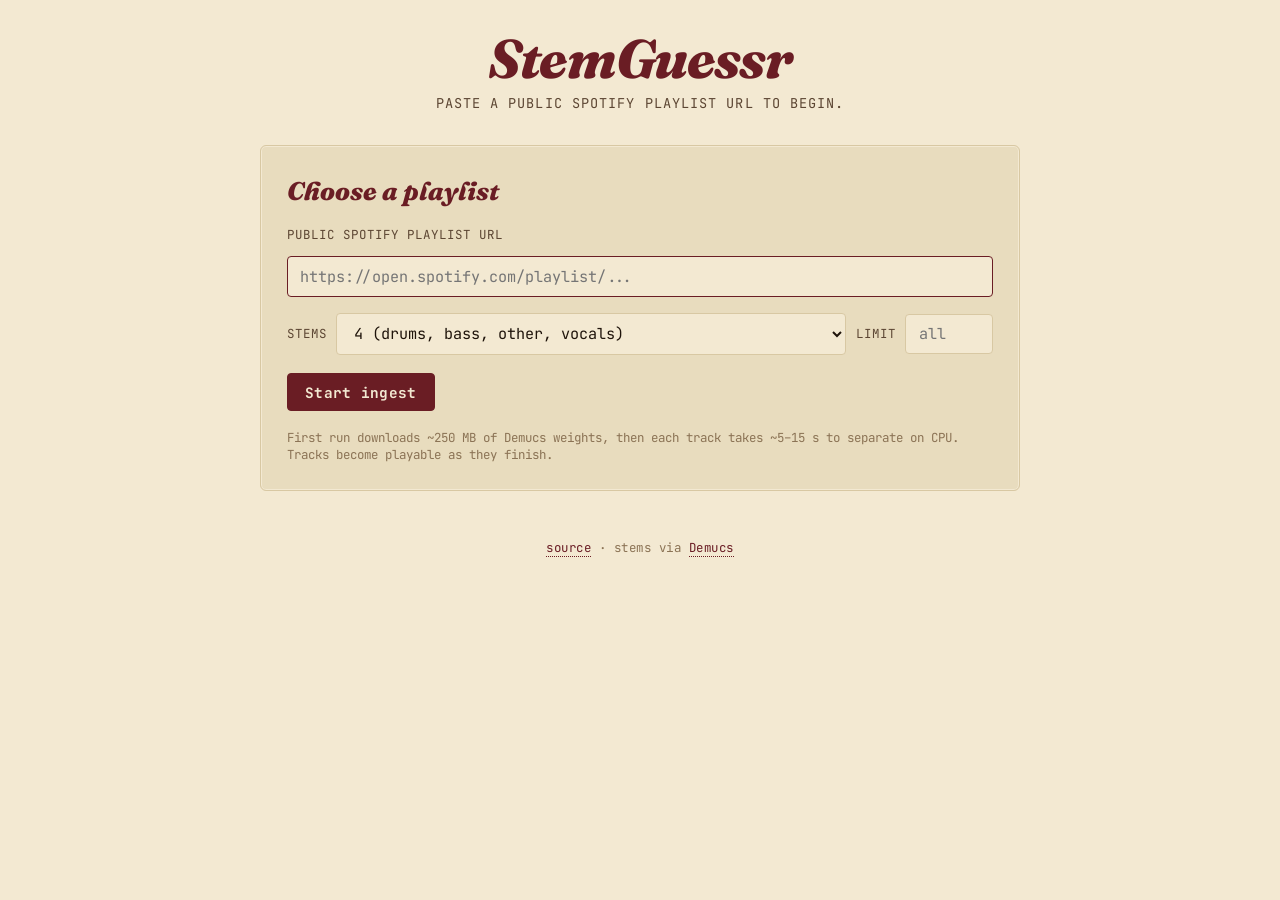
==== src/stemguessr/web/index.html @ 18ef7da3 "distribution: self-contained wheel, Windows launcher, PyPI publish workflow Move web/ into the packa" ====
<!DOCTYPE html>
<html lang="en">
<head>
    <meta charset="UTF-8">
    <meta name="viewport" content="width=device-width, initial-scale=1.0">
    <title>StemGuessr</title>
    <!-- Force the browser to revalidate styles.css and game.js on each load.
         The frontend is iterated in place during development; without this,
         users would silently keep running an old cached game.js after the
         repo updates. -->
    <meta http-equiv="Cache-Control" content="no-cache, must-revalidate">
    <link rel="preconnect" href="https://fonts.googleapis.com">
    <link rel="preconnect" href="https://fonts.gstatic.com" crossorigin>
    <link href="https://fonts.googleapis.com/css2?family=Fraunces:opsz,wght@9..144,400;9..144,600;9..144,800&family=JetBrains+Mono:wght@400;700&display=swap" rel="stylesheet">
    <link rel="stylesheet" href="styles.css">
</head>
<body>
    <header>
        <h1>StemGuessr</h1>
        <p class="status" id="status-line">Loading…</p>
    </header>

    <main>
        <section class="ingest-prompt" id="ingest-prompt" hidden aria-label="Ingest a playlist">
            <h2>Choose a playlist</h2>
            <form id="ingest-form" autocomplete="off">
                <label for="playlist-url-input">Public Spotify playlist URL</label>
                <input type="url" id="playlist-url-input"
                       placeholder="https://open.spotify.com/playlist/..."
                       required spellcheck="false">
                <div class="ingest-options">
                    <label for="stems-select">Stems</label>
                    <select id="stems-select">
                        <option value="4" selected>4 (drums, bass, other, vocals)</option>
                        <option value="6">6 (+ piano, guitar)</option>
                    </select>
                    <label for="limit-input">Limit</label>
                    <input type="number" id="limit-input" min="1" placeholder="all">
                </div>
                <button type="submit" id="ingest-submit">Start ingest</button>
                <p class="ingest-hint">
                    First run downloads ~250&nbsp;MB of Demucs weights, then each
                    track takes ~5–15&nbsp;s to separate on CPU. Tracks become
                    playable as they finish.
                </p>
            </form>
        </section>

        <section class="player" id="player-section" aria-label="Audio player">
            <div class="player-visual">
                <canvas id="waveform" width="800" height="200" aria-hidden="true"></canvas>
            </div>
            <div class="controls">
                <button id="play-btn" type="button" aria-label="Play / pause">▶</button>
                <p class="round-label" id="round-label">—</p>
                <label class="volume-control" for="volume-slider">
                    <span class="volume-label">vol</span>
                    <input type="range" id="volume-slider" min="0" max="0.25" step="0.005" value="0.1">
                </label>
            </div>
            <div class="reveal-info" id="reveal-info" hidden aria-live="polite">
                <img id="player-cover" alt="" hidden>
                <h2 id="reveal-title">—</h2>
                <p class="reveal-artists" id="reveal-artists">—</p>
                <p class="reveal-outcome" id="reveal-outcome">—</p>
                <button id="next-track-btn" type="button">Next track →</button>
            </div>
        </section>

        <section class="guess" id="guess-section" aria-label="Guess input">
            <form id="guess-form" autocomplete="off">
                <input type="text" id="guess-input" placeholder="Type your guess…" autocomplete="off" spellcheck="false">
                <button type="submit">Guess</button>
                <button type="button" id="skip-btn">Skip</button>
            </form>
            <ol class="guess-list" id="guess-list" aria-live="polite"></ol>
        </section>

    </main>

    <footer>
        <p><a href="https://github.com/kyleyhw/stemguessr">source</a> · stems via <a href="https://github.com/facebookresearch/demucs">Demucs</a></p>
    </footer>

    <script src="game.js" type="module"></script>
</body>
</html>
---- src/stemguessr/web/styles.css ----
/*
 * StemGuessr stylesheet — late-night radio studio aesthetic.
 *
 * Palette: warm cream, oxblood accent, dark-ink type. Typography pairs
 * Fraunces (display serif, contrast-heavy) with JetBrains Mono (body).
 */

:root {
    /* Background tones */
    --cream:        #f3e9d2;
    --cream-deep:   #e8dcbe;
    --cream-shadow: #d8c8a3;

    /* Foreground tones */
    --ink:          #1f140b;
    --ink-soft:     #5c4633;
    --ink-faint:    #8b7355;

    /* Accent */
    --oxblood:        #6a1d24;
    --oxblood-bright: #9a2a35;

    /* Layout */
    --content-max-width: 760px;
    --radius:            6px;
}

* {
    box-sizing: border-box;
    margin: 0;
    padding: 0;
}

/* The HTML `hidden` attribute is the source of truth for show/hide state.
   Without !important, our element-level `display: block` rules below (on
   #waveform, #player-cover, and similar) win the cascade and the element
   keeps rendering even when its `hidden` property is true. */
[hidden] {
    display: none !important;
}

body {
    font-family: 'JetBrains Mono', ui-monospace, monospace;
    font-size: 15px;
    line-height: 1.5;
    color: var(--ink);
    background: var(--cream);
    min-height: 100vh;
    padding: 2rem 1rem 4rem;
    display: flex;
    flex-direction: column;
    align-items: center;
}

header {
    text-align: center;
    margin-bottom: 2rem;
    width: 100%;
    max-width: var(--content-max-width);
}

h1 {
    font-family: 'Fraunces', Georgia, serif;
    font-weight: 800;
    font-style: italic;
    font-size: clamp(2.4rem, 5vw, 3.4rem);
    color: var(--oxblood);
    line-height: 1;
    letter-spacing: -0.02em;
}

.status {
    color: var(--ink-soft);
    font-size: 0.85rem;
    margin-top: 0.4rem;
    text-transform: uppercase;
    letter-spacing: 0.08em;
}

main {
    width: 100%;
    max-width: var(--content-max-width);
    display: flex;
    flex-direction: column;
    gap: 1.6rem;
}

/* Ingest prompt (initial form before any tracks exist) */

.ingest-prompt {
    background: var(--cream-deep);
    border: 1px solid var(--cream-shadow);
    border-radius: var(--radius);
    padding: 1.6rem;
    box-shadow: inset 0 0 0 1px var(--cream);
}

.ingest-prompt h2 {
    font-family: 'Fraunces', Georgia, serif;
    font-weight: 800;
    font-style: italic;
    font-size: 1.6rem;
    color: var(--oxblood);
    margin-bottom: 1rem;
}

.ingest-prompt form {
    display: flex;
    flex-direction: column;
    gap: 0.7rem;
}

.ingest-prompt label {
    font-size: 0.78rem;
    text-transform: uppercase;
    letter-spacing: 0.08em;
    color: var(--ink-soft);
}

.ingest-prompt input[type="url"],
.ingest-prompt input[type="number"],
.ingest-prompt select {
    font-family: 'JetBrains Mono', ui-monospace, monospace;
    font-size: 0.95rem;
    padding: 0.55rem 0.8rem;
    background: var(--cream);
    border: 1px solid var(--cream-shadow);
    border-radius: 4px;
    color: var(--ink);
    outline: none;
}

.ingest-prompt input[type="url"]:focus,
.ingest-prompt input[type="number"]:focus,
.ingest-prompt select:focus {
    border-color: var(--oxblood);
}

.ingest-options {
    display: grid;
    grid-template-columns: auto 1fr auto auto;
    align-items: center;
    gap: 0.6rem;
    margin-top: 0.3rem;
}

.ingest-options input[type="number"] {
    width: 5.5rem;
}

#ingest-submit {
    margin-top: 0.4rem;
    align-self: flex-start;
}

.ingest-hint {
    margin-top: 0.4rem;
    font-size: 0.78rem;
    color: var(--ink-faint);
    line-height: 1.4;
}

/* Player block */

.player {
    background: var(--cream-deep);
    border: 1px solid var(--cream-shadow);
    border-radius: var(--radius);
    padding: 1.2rem;
    box-shadow: inset 0 0 0 1px var(--cream);
}

#waveform {
    width: 100%;
    height: 200px;
    background: var(--ink);
    border-radius: 4px;
    display: block;
    cursor: pointer;
    /* Disable touch panning on mobile so a horizontal drag scrubs cleanly
       instead of scrolling the page. */
    touch-action: none;
    user-select: none;
}

#player-cover {
    display: block;
    width: 180px;
    height: 180px;
    margin: 0 auto 0.8rem;
    object-fit: cover;
    border-radius: 4px;
    box-shadow: 0 6px 18px rgba(0, 0, 0, 0.35);
}

.reveal-info {
    margin-top: 1rem;
    padding-top: 1rem;
    border-top: 1px solid var(--cream-shadow);
    text-align: center;
}

.reveal-info h2 {
    font-family: 'Fraunces', Georgia, serif;
    font-weight: 800;
    font-style: italic;
    font-size: 1.6rem;
    margin-bottom: 0.3rem;
    line-height: 1.1;
    color: var(--oxblood);
}

.reveal-info .reveal-artists {
    font-size: 0.95rem;
    color: var(--ink-soft);
    margin-bottom: 0.3rem;
}

.reveal-info .reveal-outcome {
    font-size: 0.78rem;
    text-transform: uppercase;
    letter-spacing: 0.1em;
    color: var(--ink-faint);
    margin-bottom: 0.9rem;
}

.controls {
    display: flex;
    align-items: center;
    gap: 1rem;
    margin-top: 1rem;
}

.round-label {
    font-family: 'Fraunces', Georgia, serif;
    font-weight: 600;
    font-size: 0.95rem;
    color: var(--ink-soft);
    flex: 1;
}

.volume-control {
    display: flex;
    align-items: center;
    gap: 0.5rem;
    color: var(--ink-soft);
    font-size: 0.78rem;
    text-transform: uppercase;
    letter-spacing: 0.08em;
}

.volume-control input[type="range"] {
    -webkit-appearance: none;
    appearance: none;
    width: 90px;
    height: 4px;
    background: var(--cream-shadow);
    border-radius: 2px;
    cursor: pointer;
    outline: none;
}

.volume-control input[type="range"]::-webkit-slider-thumb {
    -webkit-appearance: none;
    appearance: none;
    width: 14px;
    height: 14px;
    background: var(--oxblood);
    border-radius: 50%;
    cursor: pointer;
    border: 0;
}

.volume-control input[type="range"]::-moz-range-thumb {
    width: 14px;
    height: 14px;
    background: var(--oxblood);
    border-radius: 50%;
    cursor: pointer;
    border: 0;
}

/* Buttons */

button {
    font-family: 'JetBrains Mono', ui-monospace, monospace;
    background: var(--oxblood);
    color: var(--cream);
    border: 1px solid var(--oxblood);
    padding: 0.55rem 1.1rem;
    border-radius: 4px;
    cursor: pointer;
    font-weight: 700;
    font-size: 0.9rem;
    letter-spacing: 0.02em;
    transition: background 0.15s ease, color 0.15s ease;
}

button:hover:not(:disabled) {
    background: var(--oxblood-bright);
}

button:disabled {
    background: var(--ink-faint);
    border-color: var(--ink-faint);
    cursor: not-allowed;
}

#play-btn {
    width: 3rem;
    height: 3rem;
    padding: 0;
    border-radius: 50%;
    font-size: 1.1rem;
    flex-shrink: 0;
}

/* Guess form */

.guess form {
    display: flex;
    gap: 0.5rem;
}

input[type="text"] {
    flex: 1;
    font-family: 'JetBrains Mono', ui-monospace, monospace;
    font-size: 1rem;
    padding: 0.55rem 0.8rem;
    background: var(--cream);
    border: 1px solid var(--cream-shadow);
    border-radius: 4px;
    color: var(--ink);
    outline: none;
}

input[type="text"]:focus {
    border-color: var(--oxblood);
}

#skip-btn {
    background: transparent;
    color: var(--ink-soft);
    border-color: var(--cream-shadow);
}

#skip-btn:hover {
    background: var(--cream-deep);
    color: var(--ink);
}

.guess-list {
    list-style: none;
    margin-top: 1rem;
    border-top: 1px solid var(--cream-shadow);
}

.guess-list li {
    padding: 0.55rem 0.4rem;
    border-bottom: 1px solid var(--cream-shadow);
    font-size: 0.92rem;
}

.guess-list li.correct {
    color: var(--oxblood);
    font-weight: 700;
}

.guess-list li.skipped {
    color: var(--ink-faint);
    font-style: italic;
}

/* Footer */

footer {
    margin-top: 3rem;
    font-size: 0.78rem;
    color: var(--ink-faint);
    letter-spacing: 0.04em;
}

footer a {
    color: var(--oxblood);
    text-decoration: none;
    border-bottom: 1px dotted var(--oxblood);
}

footer a:hover {
    border-bottom-style: solid;
}
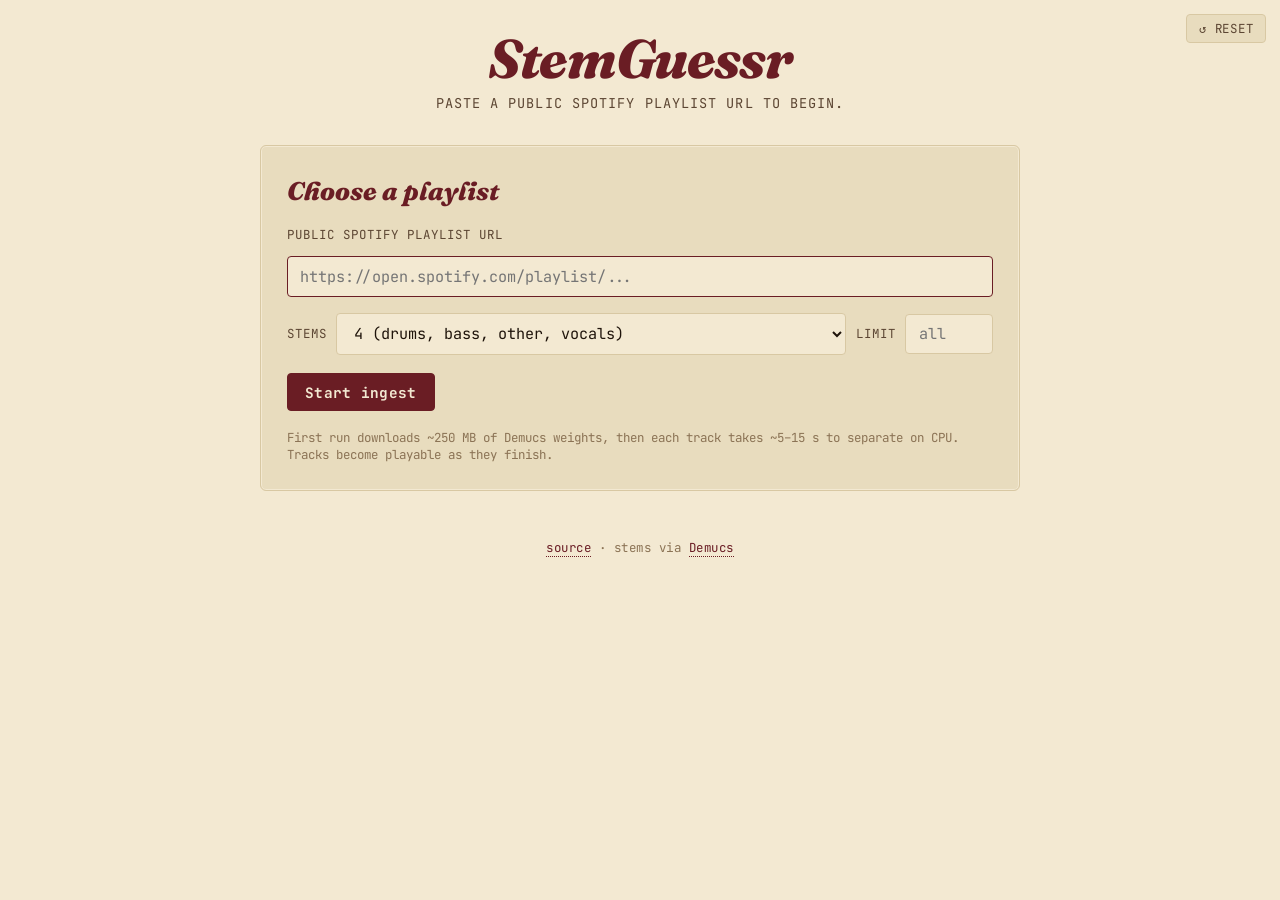
==== commit ad7298d4: "reset: POST /api/reset endpoint and confirm-gated reset chip Server: /api/reset deletes manifest.jso" ====
--- a/src/stemguessr/web/index.html
+++ b/src/stemguessr/web/index.html
@@ -19,6 +19,13 @@
         <h1>StemGuessr</h1>
         <p class="status" id="status-line">Loading…</p>
     </header>
+
+    <!-- HUD: fixed top-right chip cluster. Deliberately tiny so the main
+         UI is unchanged; panels expand on hover/focus only. -->
+    <div class="hud">
+        <button class="hud-chip" id="reset-btn" type="button"
+                title="Delete the ingested cache and choose a new playlist">↺ reset</button>
+    </div>
 
     <main>
         <section class="ingest-prompt" id="ingest-prompt" hidden aria-label="Ingest a playlist">
--- a/src/stemguessr/web/styles.css
+++ b/src/stemguessr/web/styles.css
@@ -371,6 +371,60 @@
     font-style: italic;
 }
 
+/* HUD — fixed top-right chip cluster (score, reset). Chips are small and
+   low-contrast so the main UI reads exactly as before; any detail lives in
+   a panel that appears only on hover (or keyboard focus, for a11y). */
+
+.hud {
+    position: fixed;
+    top: 0.9rem;
+    right: 0.9rem;
+    display: flex;
+    gap: 0.4rem;
+    z-index: 10;
+}
+
+.hud-item {
+    position: relative;
+}
+
+.hud-chip {
+    background: var(--cream-deep);
+    color: var(--ink-soft);
+    border: 1px solid var(--cream-shadow);
+    padding: 0.3rem 0.7rem;
+    font-size: 0.78rem;
+    font-weight: 400;
+    letter-spacing: 0.06em;
+    text-transform: uppercase;
+}
+
+.hud-chip:hover:not(:disabled) {
+    background: var(--cream);
+    color: var(--ink);
+}
+
+.hud-panel {
+    display: none;
+    position: absolute;
+    right: 0;
+    top: calc(100% + 0.3rem);
+    width: 280px;
+    max-height: 60vh;
+    overflow-y: auto;
+    background: var(--cream-deep);
+    border: 1px solid var(--cream-shadow);
+    border-radius: var(--radius);
+    box-shadow: 0 6px 18px rgba(0, 0, 0, 0.15);
+    padding: 0.7rem 0.9rem;
+    text-align: left;
+}
+
+.hud-item:hover .hud-panel,
+.hud-item:focus-within .hud-panel {
+    display: block;
+}
+
 /* Footer */
 
 footer {
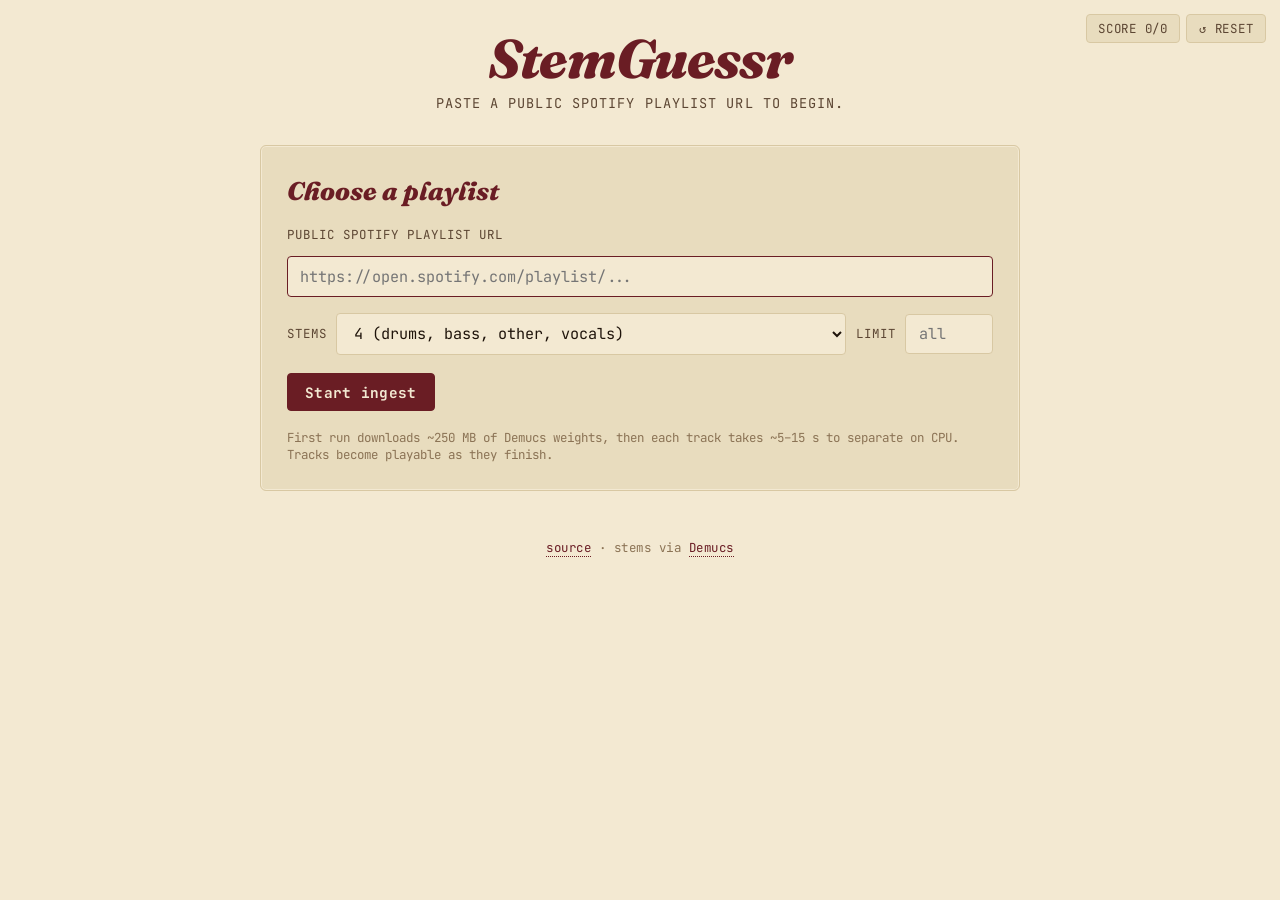
==== commit b13bb18b: "score: session scoreboard with hover-expand per-stage breakdown Record each track's outcome at revea" ====
--- a/src/stemguessr/web/index.html
+++ b/src/stemguessr/web/index.html
@@ -23,6 +23,12 @@
     <!-- HUD: fixed top-right chip cluster. Deliberately tiny so the main
          UI is unchanged; panels expand on hover/focus only. -->
     <div class="hud">
+        <div class="hud-item">
+            <button class="hud-chip" id="score-chip" type="button"
+                    aria-haspopup="true"
+                    title="Hover for the per-stage breakdown">score 0/0</button>
+            <div class="hud-panel" id="score-panel" role="tooltip"></div>
+        </div>
         <button class="hud-chip" id="reset-btn" type="button"
                 title="Delete the ingested cache and choose a new playlist">↺ reset</button>
     </div>
--- a/src/stemguessr/web/styles.css
+++ b/src/stemguessr/web/styles.css
@@ -425,6 +425,36 @@
     display: block;
 }
 
+/* Score panel contents: a heading per solve stage, song titles beneath. */
+
+.score-group {
+    font-size: 0.75rem;
+    text-transform: uppercase;
+    letter-spacing: 0.08em;
+    color: var(--oxblood);
+    font-weight: 700;
+    margin-top: 0.5rem;
+}
+
+.score-group:first-child {
+    margin-top: 0;
+}
+
+.score-song {
+    font-size: 0.8rem;
+    color: var(--ink-soft);
+    padding-left: 0.6rem;
+    white-space: nowrap;
+    overflow: hidden;
+    text-overflow: ellipsis;
+}
+
+.score-empty {
+    font-size: 0.8rem;
+    color: var(--ink-faint);
+    font-style: italic;
+}
+
 /* Footer */
 
 footer {
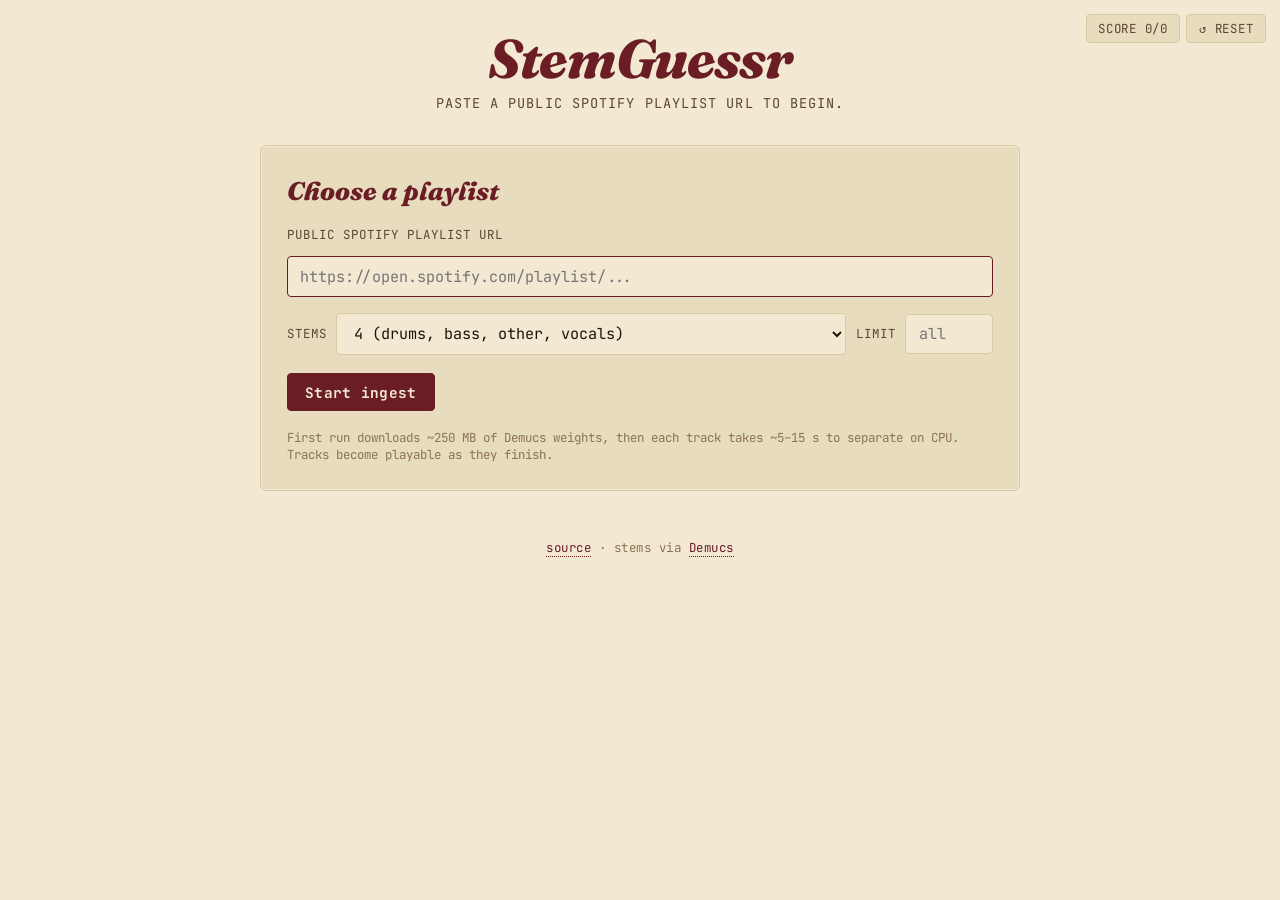
==== commit 60dc8025: "favicon + symmetric one-click launch/uninstall for Windows and macOS Favicon: waveform-mark SVG in t" ====
--- a/src/stemguessr/web/index.html
+++ b/src/stemguessr/web/index.html
@@ -9,6 +9,9 @@
          users would silently keep running an old cached game.js after the
          repo updates. -->
     <meta http-equiv="Cache-Control" content="no-cache, must-revalidate">
+    <!-- Declaring an icon here also stops the browser's default /favicon.ico
+         probe (which the server has nothing to serve), removing the 404. -->
+    <link rel="icon" href="favicon.svg" type="image/svg+xml">
     <link rel="preconnect" href="https://fonts.googleapis.com">
     <link rel="preconnect" href="https://fonts.gstatic.com" crossorigin>
     <link href="https://fonts.googleapis.com/css2?family=Fraunces:opsz,wght@9..144,400;9..144,600;9..144,800&family=JetBrains+Mono:wght@400;700&display=swap" rel="stylesheet">
